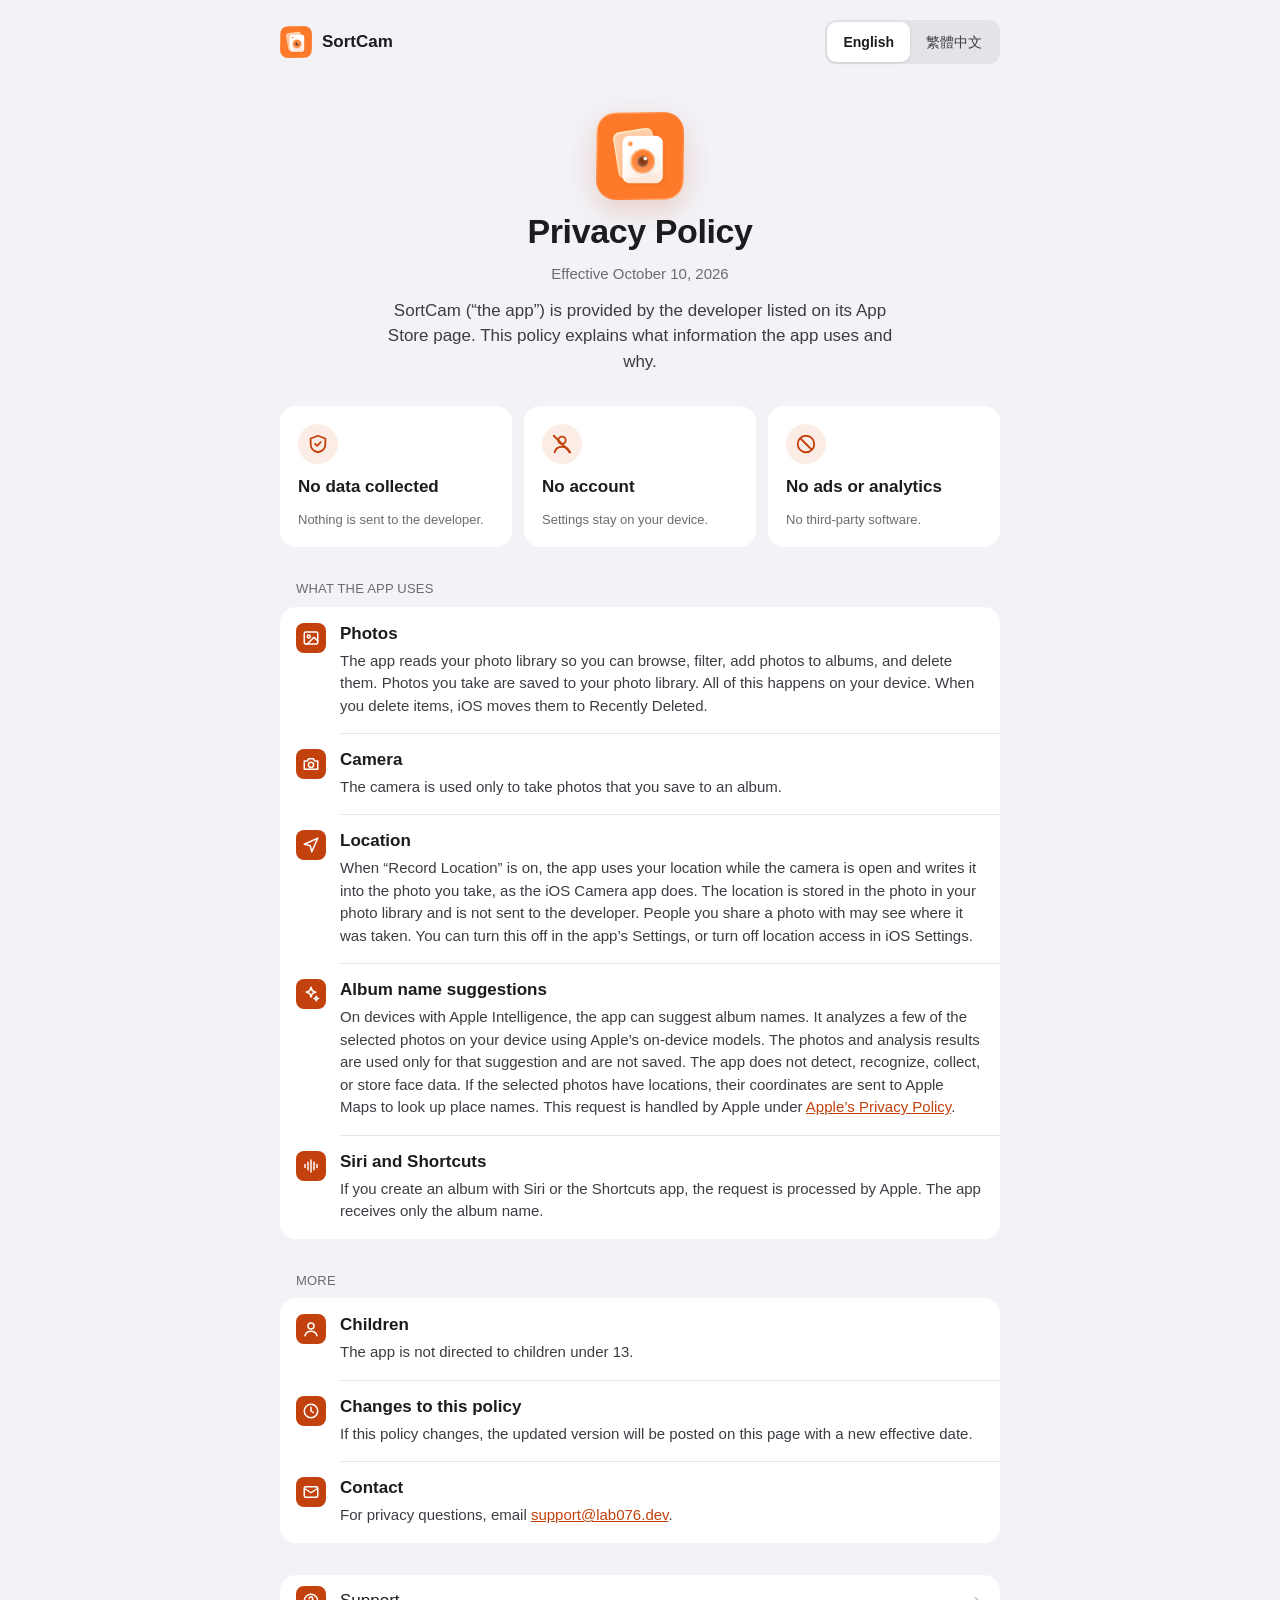
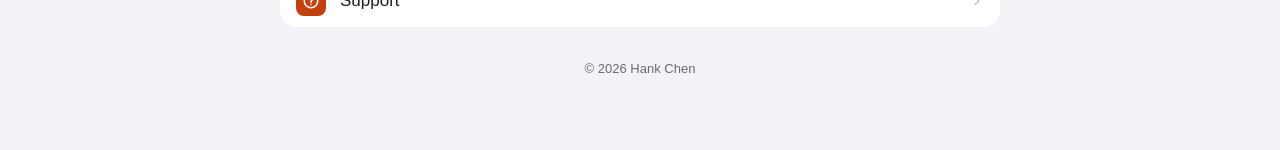
==== privacy/index.html @ b9445fb7 "chore(album-cam): 部署網站" ====
<!doctype html>
<html lang="en" data-title-en="SortCam Privacy Policy" data-title-zh="分類相機隱私權政策">
<head>
  <meta charset="utf-8">
  <meta name="viewport" content="width=device-width, initial-scale=1, viewport-fit=cover">
  <title>SortCam Privacy Policy</title>
  <meta name="description" content="Privacy policy for the SortCam app.">
  <link rel="icon" href="../app-icon.png">
  <link rel="apple-touch-icon" href="../app-icon.png">
  <link rel="stylesheet" href="../style.css">
</head>
<body>
  <svg width="0" height="0" style="position: absolute" aria-hidden="true">
    <defs>
      <g id="i-mail" fill="none" stroke="currentColor" stroke-width="2" stroke-linecap="round" stroke-linejoin="round"><rect x="3" y="5" width="18" height="14" rx="2"/><path d="M3 7l9 6 9-6"/></g>
      <g id="i-check-shield" fill="none" stroke="currentColor" stroke-width="2" stroke-linecap="round" stroke-linejoin="round"><path d="M12 3l8 3v6c0 5-3.5 8-8 9-4.5-1-8-4-8-9V6z"/><path d="M9 12l2 2 4-4"/></g>
      <g id="i-no-person" fill="none" stroke="currentColor" stroke-width="2" stroke-linecap="round" stroke-linejoin="round"><circle cx="12" cy="8" r="4"/><path d="M4 21c1-4 4-6 8-6s7 2 8 6"/><path d="M3 3l18 18"/></g>
      <g id="i-no" fill="none" stroke="currentColor" stroke-width="2" stroke-linecap="round" stroke-linejoin="round"><circle cx="12" cy="12" r="9"/><path d="M6 6l12 12"/></g>
      <g id="i-photo" fill="none" stroke="currentColor" stroke-width="2" stroke-linecap="round" stroke-linejoin="round"><rect x="3" y="4" width="18" height="16" rx="2"/><circle cx="9" cy="10" r="2"/><path d="M21 16l-5-5-9 9"/></g>
      <g id="i-camera" fill="none" stroke="currentColor" stroke-width="2" stroke-linecap="round" stroke-linejoin="round"><path d="M3 8h4l2-3h6l2 3h4v11H3z"/><circle cx="12" cy="13" r="3.5"/></g>
      <g id="i-location" fill="none" stroke="currentColor" stroke-width="2" stroke-linecap="round" stroke-linejoin="round"><path d="M3 11l18-8-8 18-2-8z"/></g>
      <g id="i-sparkles" fill="none" stroke="currentColor" stroke-width="2" stroke-linecap="round" stroke-linejoin="round"><path d="M12 3l1.8 4.7 4.7 1.8-4.7 1.8L12 16l-1.8-4.7-4.7-1.8 4.7-1.8z"/><path d="M19 15l.8 2.2 2.2.8-2.2.8L19 21l-.8-2.2-2.2-.8 2.2-.8z"/></g>
      <g id="i-wave" fill="none" stroke="currentColor" stroke-width="2" stroke-linecap="round" stroke-linejoin="round"><path d="M4 10v4M8 7v10M12 4v16M16 7v10M20 10v4"/></g>
      <g id="i-person" fill="none" stroke="currentColor" stroke-width="2" stroke-linecap="round" stroke-linejoin="round"><circle cx="12" cy="8" r="4"/><path d="M4 21c1-4 4-6 8-6s7 2 8 6"/></g>
      <g id="i-clock" fill="none" stroke="currentColor" stroke-width="2" stroke-linecap="round" stroke-linejoin="round"><circle cx="12" cy="12" r="9"/><path d="M12 7v5l3 2"/></g>
      <g id="i-question" fill="none" stroke="currentColor" stroke-width="2" stroke-linecap="round" stroke-linejoin="round"><circle cx="12" cy="12" r="9"/><path d="M9.5 9a2.5 2.5 0 1 1 3.5 2.3c-.6.3-1 .8-1 1.5V14"/><path d="M12 17h.01"/></g>
      <g id="i-chevron" fill="none" stroke="currentColor" stroke-width="3" stroke-linecap="round" stroke-linejoin="round"><path d="M9 6l6 6-6 6"/></g>
    </defs>
  </svg>

  <div class="page">
    <header class="topbar">
      <div class="brand">
        <img src="../app-icon.png" alt="">
        <span class="only-en">SortCam</span><span class="only-zh">分類相機</span>
      </div>
      <div class="segmented" role="group" aria-label="Language">
        <button type="button" data-lang="en" aria-pressed="true">English</button>
        <button type="button" data-lang="zh-Hant" aria-pressed="false">繁體中文</button>
      </div>
    </header>

    <article class="only-en" lang="en">
      <section class="hero">
        <img class="hero-icon small" src="../app-icon.png" alt="SortCam app icon">
        <h1>Privacy Policy</h1>
        <p class="date">Effective October 10, 2026</p>
        <p class="lead">SortCam (“the app”) is provided by the developer listed on its App Store page. This policy explains what information the app uses and why.</p>
      </section>

      <section class="summary">
        <div>
          <span class="badge"><svg viewBox="0 0 24 24" aria-hidden="true"><use href="#i-check-shield"/></svg></span>
          <h2>No data collected</h2>
          <p>Nothing is sent to the developer.</p>
        </div>
        <div>
          <span class="badge"><svg viewBox="0 0 24 24" aria-hidden="true"><use href="#i-no-person"/></svg></span>
          <h2>No account</h2>
          <p>Settings stay on your device.</p>
        </div>
        <div>
          <span class="badge"><svg viewBox="0 0 24 24" aria-hidden="true"><use href="#i-no"/></svg></span>
          <h2>No ads or analytics</h2>
          <p>No third-party software.</p>
        </div>
      </section>

      <section class="group">
        <h2 class="group-title">WHAT THE APP USES</h2>
        <div class="card">
          <div class="row item">
            <span class="tile"><svg viewBox="0 0 24 24" aria-hidden="true"><use href="#i-photo"/></svg></span>
            <div class="item-text">
              <h3>Photos</h3>
              <p>The app reads your photo library so you can browse, filter, add photos to albums, and delete them. Photos you take are saved to your photo library. All of this happens on your device. When you delete items, iOS moves them to Recently Deleted.</p>
            </div>
          </div>
          <div class="row item">
            <span class="tile"><svg viewBox="0 0 24 24" aria-hidden="true"><use href="#i-camera"/></svg></span>
            <div class="item-text">
              <h3>Camera</h3>
              <p>The camera is used only to take photos that you save to an album.</p>
            </div>
          </div>
          <div class="row item">
            <span class="tile"><svg viewBox="0 0 24 24" aria-hidden="true"><use href="#i-location"/></svg></span>
            <div class="item-text">
              <h3>Location</h3>
              <p>When “Record Location” is on, the app uses your location while the camera is open and writes it into the photo you take, as the iOS Camera app does. The location is stored in the photo in your photo library and is not sent to the developer. People you share a photo with may see where it was taken. You can turn this off in the app’s Settings, or turn off location access in iOS Settings.</p>
            </div>
          </div>
          <div class="row item">
            <span class="tile"><svg viewBox="0 0 24 24" aria-hidden="true"><use href="#i-sparkles"/></svg></span>
            <div class="item-text">
              <h3>Album name suggestions</h3>
              <p>On devices with Apple Intelligence, the app can suggest album names. It analyzes a few of the selected photos on your device using Apple’s on-device models. The photos and analysis results are used only for that suggestion and are not saved. The app does not detect, recognize, collect, or store face data. If the selected photos have locations, their coordinates are sent to Apple Maps to look up place names. This request is handled by Apple under <a href="https://www.apple.com/legal/privacy/">Apple’s Privacy Policy</a>.</p>
            </div>
          </div>
          <div class="row item">
            <span class="tile"><svg viewBox="0 0 24 24" aria-hidden="true"><use href="#i-wave"/></svg></span>
            <div class="item-text">
              <h3>Siri and Shortcuts</h3>
              <p>If you create an album with Siri or the Shortcuts app, the request is processed by Apple. The app receives only the album name.</p>
            </div>
          </div>
        </div>
      </section>

      <section class="group">
        <h2 class="group-title">MORE</h2>
        <div class="card">
          <div class="row item">
            <span class="tile"><svg viewBox="0 0 24 24" aria-hidden="true"><use href="#i-person"/></svg></span>
            <div class="item-text">
              <h3>Children</h3>
              <p>The app is not directed to children under 13.</p>
            </div>
          </div>
          <div class="row item">
            <span class="tile"><svg viewBox="0 0 24 24" aria-hidden="true"><use href="#i-clock"/></svg></span>
            <div class="item-text">
              <h3>Changes to this policy</h3>
              <p>If this policy changes, the updated version will be posted on this page with a new effective date.</p>
            </div>
          </div>
          <div class="row item">
            <span class="tile"><svg viewBox="0 0 24 24" aria-hidden="true"><use href="#i-mail"/></svg></span>
            <div class="item-text">
              <h3>Contact</h3>
              <p>For privacy questions, email <a href="mailto:support@lab076.dev">support@lab076.dev</a>.</p>
            </div>
          </div>
        </div>
      </section>

      <div class="card">
        <a class="row" href="../support/#en">
          <span class="tile"><svg viewBox="0 0 24 24" aria-hidden="true"><use href="#i-question"/></svg></span>
          <span class="grow">Support</span>
          <svg class="chevron" viewBox="0 0 24 24" aria-hidden="true"><use href="#i-chevron"/></svg>
        </a>
      </div>
    </article>

    <article class="only-zh" lang="zh-Hant-TW">
      <section class="hero">
        <img class="hero-icon small" src="../app-icon.png" alt="分類相機 App 圖示">
        <h1>隱私權政策</h1>
        <p class="date">生效日期：2026 年 10 月 10 日</p>
        <p class="lead">分類相機 App（以下稱「本 App」）由 App Store 頁面上列出的開發者提供。本政策說明本 App 使用哪些資訊，以及使用的原因。</p>
      </section>

      <section class="summary">
        <div>
          <span class="badge"><svg viewBox="0 0 24 24" aria-hidden="true"><use href="#i-check-shield"/></svg></span>
          <h2>不收集資料</h2>
          <p>不會把任何資料傳給開發者。</p>
        </div>
        <div>
          <span class="badge"><svg viewBox="0 0 24 24" aria-hidden="true"><use href="#i-no-person"/></svg></span>
          <h2>不需要帳號</h2>
          <p>設定只存在你的裝置上。</p>
        </div>
        <div>
          <span class="badge"><svg viewBox="0 0 24 24" aria-hidden="true"><use href="#i-no"/></svg></span>
          <h2>沒有廣告與分析工具</h2>
          <p>沒有使用第三方軟體。</p>
        </div>
      </section>

      <section class="group">
        <h2 class="group-title">本 App 使用的資訊</h2>
        <div class="card">
          <div class="row item">
            <span class="tile"><svg viewBox="0 0 24 24" aria-hidden="true"><use href="#i-photo"/></svg></span>
            <div class="item-text">
              <h3>照片</h3>
              <p>本 App 讀取你的照片圖庫，讓你瀏覽、篩選、把照片加入相簿與刪除照片。拍下的照片會存進你的照片圖庫。這些處理都在你的裝置上進行。刪除的項目會由 iOS 移到「最近刪除」。</p>
            </div>
          </div>
          <div class="row item">
            <span class="tile"><svg viewBox="0 0 24 24" aria-hidden="true"><use href="#i-camera"/></svg></span>
            <div class="item-text">
              <h3>相機</h3>
              <p>本 App 只在你拍照並存進相簿時使用相機。</p>
            </div>
          </div>
          <div class="row item">
            <span class="tile"><svg viewBox="0 0 24 24" aria-hidden="true"><use href="#i-location"/></svg></span>
            <div class="item-text">
              <h3>位置</h3>
              <p>開啟「記錄拍攝位置」時，本 App 會在相機開啟期間取得你的位置，並寫進拍下的照片，做法和 iOS 的「相機」App 相同。位置存在照片圖庫的照片裡，不會傳給開發者。你分享照片時，收到的人可能看得到拍攝地點。你可以在本 App 的「設定」關閉這個功能，或在 iOS「設定」關閉位置權限。</p>
            </div>
          </div>
          <div class="row item">
            <span class="tile"><svg viewBox="0 0 24 24" aria-hidden="true"><use href="#i-sparkles"/></svg></span>
            <div class="item-text">
              <h3>相簿名稱建議</h3>
              <p>在支援 Apple Intelligence 的裝置上，本 App 可以建議相簿名稱。本 App 使用 Apple 的裝置端模型，在你的裝置上分析選取的幾張照片。照片與分析結果只用於這次建議，不會儲存。本 App 不偵測、不辨識、不收集也不儲存臉部資料。選取的照片有位置資訊時，會把座標送到 Apple 地圖查詢地名。這個查詢由 Apple 處理，適用 <a href="https://www.apple.com/tw/legal/privacy/">Apple 的隱私權政策</a>。</p>
            </div>
          </div>
          <div class="row item">
            <span class="tile"><svg viewBox="0 0 24 24" aria-hidden="true"><use href="#i-wave"/></svg></span>
            <div class="item-text">
              <h3>Siri 與捷徑</h3>
              <p>你用 Siri 或「捷徑」App 建立相簿時，請求由 Apple 處理。本 App 只會收到相簿名稱。</p>
            </div>
          </div>
        </div>
      </section>

      <section class="group">
        <h2 class="group-title">其他</h2>
        <div class="card">
          <div class="row item">
            <span class="tile"><svg viewBox="0 0 24 24" aria-hidden="true"><use href="#i-person"/></svg></span>
            <div class="item-text">
              <h3>兒童</h3>
              <p>本 App 不是針對 13 歲以下兒童設計。</p>
            </div>
          </div>
          <div class="row item">
            <span class="tile"><svg viewBox="0 0 24 24" aria-hidden="true"><use href="#i-clock"/></svg></span>
            <div class="item-text">
              <h3>政策變更</h3>
              <p>本政策如有變更，會在本頁公布更新後的版本與新的生效日期。</p>
            </div>
          </div>
          <div class="row item">
            <span class="tile"><svg viewBox="0 0 24 24" aria-hidden="true"><use href="#i-mail"/></svg></span>
            <div class="item-text">
              <h3>聯絡我們</h3>
              <p>有隱私相關問題時，請寄信到 <a href="mailto:support@lab076.dev">support@lab076.dev</a>。</p>
            </div>
          </div>
        </div>
      </section>

      <div class="card">
        <a class="row" href="../support/#zh-Hant">
          <span class="tile"><svg viewBox="0 0 24 24" aria-hidden="true"><use href="#i-question"/></svg></span>
          <span class="grow">支援</span>
          <svg class="chevron" viewBox="0 0 24 24" aria-hidden="true"><use href="#i-chevron"/></svg>
        </a>
      </div>
    </article>

    <footer>© 2026 Hank Chen</footer>
  </div>

  <script src="../site.js"></script>
</body>
</html>
---- style.css ----
/* 支援頁與隱私權政策頁共用。配色對應 iOS 系統色，強調色與 App 的 AccentColor 相同 */
:root {
  color-scheme: light dark;
  --bg: #f2f2f7;
  --card: #ffffff;
  --separator: #e5e5ea;
  --text: #1c1c1e;
  --body: #3c3c43;
  --muted: #6c6c70;
  --chevron: #c7c7cc;
  --accent: #c2410c;
  --accent-hover: #9a3412;
  --on-accent: #ffffff;
  --accent-tint: #fbede6;
  --segment-bg: rgba(118, 118, 128, 0.12);
  --segment-on: #ffffff;
  --segment-shadow: 0 1px 3px rgba(0, 0, 0, 0.12);
  --icon-shadow: 0 10px 28px rgba(194, 65, 12, 0.2);
}

@media (prefers-color-scheme: dark) {
  :root {
    --bg: #000000;
    --card: #1c1c1e;
    --separator: #38383a;
    --text: #ffffff;
    --body: #d1d1d6;
    --muted: #98989f;
    --chevron: #5a5a5e;
    --accent: #ff9f5a;
    --accent-hover: #ffbd8a;
    --on-accent: #1c1c1e;
    --accent-tint: rgba(255, 159, 90, 0.16);
    --segment-bg: rgba(118, 118, 128, 0.24);
    --segment-on: #636366;
    --segment-shadow: none;
    --icon-shadow: 0 10px 28px rgba(0, 0, 0, 0.5);
  }
}

* { box-sizing: border-box; }

body {
  margin: 0;
  padding: 0 20px 72px;
  background: var(--bg);
  color: var(--text);
  font-family: -apple-system, BlinkMacSystemFont, "SF Pro Text", "PingFang TC", "Noto Sans TC", sans-serif;
  line-height: 1.5;
  -webkit-font-smoothing: antialiased;
}

a { color: var(--accent); }
a:hover { color: var(--accent-hover); }

.page {
  max-width: 720px;
  margin: 0 auto;
  display: flex;
  flex-direction: column;
  gap: 32px;
}

/* 上方列：App 名稱與語言切換 */
.topbar {
  display: flex;
  flex-wrap: wrap;
  align-items: center;
  justify-content: space-between;
  gap: 12px;
  padding-top: 20px;
}
.brand { display: flex; align-items: center; gap: 10px; font-size: 17px; font-weight: 600; }
.brand img { width: 32px; height: 32px; border-radius: 8px; }

.segmented {
  display: none;
  padding: 2px;
  border-radius: 11px;
  background: var(--segment-bg);
}
.js .segmented { display: flex; }
.segmented button {
  min-height: 40px;
  padding: 0 16px;
  border: 0;
  border-radius: 9px;
  background: transparent;
  color: var(--body);
  font: inherit;
  font-size: 14px;
  font-weight: 500;
  cursor: pointer;
}
.segmented button[aria-pressed="true"] {
  background: var(--segment-on);
  color: var(--text);
  font-weight: 600;
  box-shadow: var(--segment-shadow);
}

/* 依語言只顯示一種；沒有 JavaScript 時兩種都顯示 */
.lang-en .only-zh, .lang-zh .only-en { display: none; }
article { display: flex; flex-direction: column; gap: 32px; }

/* 頁首 */
.hero {
  display: flex;
  flex-direction: column;
  align-items: center;
  text-align: center;
  gap: 12px;
  padding-top: 16px;
}
.hero-icon { width: 112px; height: 112px; border-radius: 25px; box-shadow: var(--icon-shadow); }
.hero-icon.small { width: 88px; height: 88px; border-radius: 20px; }
h1 { margin: 0; font-size: 34px; line-height: 1.15; font-weight: 700; letter-spacing: -0.4px; }
.lead { margin: 0; max-width: 520px; font-size: 17px; color: var(--body); }
.date { margin: 0; font-size: 15px; color: var(--muted); }

.button {
  display: inline-flex;
  align-items: center;
  gap: 8px;
  min-height: 50px;
  padding: 0 28px;
  margin-top: 6px;
  border-radius: 999px;
  background: var(--accent);
  color: var(--on-accent);
  font-size: 17px;
  font-weight: 600;
  text-decoration: none;
}
.button:hover { background: var(--accent-hover); color: var(--on-accent); }

/* 分組列表，和 iOS「設定」相同 */
.group { display: flex; flex-direction: column; gap: 8px; }
.group-title { margin: 0; padding: 0 16px; font-size: 13px; font-weight: 400; letter-spacing: 0.2px; color: var(--muted); }
.group-footer { margin: 0; padding: 0 16px; font-size: 13px; color: var(--muted); }
.card { background: var(--card); border-radius: 16px; overflow: hidden; }

.row {
  display: flex;
  align-items: center;
  gap: 14px;
  min-height: 52px;
  padding: 11px 16px;
  font-size: 17px;
}
.row.item { align-items: flex-start; padding: 16px; }
.row .grow { flex: 1; }
a.row { color: var(--text); text-decoration: none; }
a.row:hover { background: var(--accent-tint); color: var(--text); }
.row .value { text-decoration: none; }

/* 分隔線從文字開始，不經過圖示 */
.card .row { position: relative; }
.card .row + .row::before {
  content: "";
  position: absolute;
  top: 0;
  left: 60px;
  right: 0;
  height: 1px;
  background: var(--separator);
}

.tile {
  flex: none;
  width: 30px;
  height: 30px;
  border-radius: 8px;
  background: var(--accent);
  color: var(--on-accent);
  display: flex;
  align-items: center;
  justify-content: center;
}
.tile svg { width: 18px; height: 18px; }
.chevron { flex: none; width: 14px; height: 14px; color: var(--chevron); }

.item-text { display: flex; flex-direction: column; gap: 4px; min-width: 0; }
.item-text h3 { margin: 0; font-size: 17px; line-height: 1.35; font-weight: 600; }
.item-text p { margin: 0; font-size: 15px; color: var(--body); }
.only-zh .item-text p, .only-zh .lead { line-height: 1.6; }

/* 隱私權政策的三張摘要卡 */
.summary { display: grid; grid-template-columns: repeat(auto-fit, minmax(190px, 1fr)); gap: 12px; }
.summary div { display: flex; flex-direction: column; gap: 10px; padding: 18px; background: var(--card); border-radius: 16px; }
.summary h2 { margin: 0; font-size: 17px; font-weight: 600; }
.summary p { margin: 0; font-size: 13px; color: var(--muted); }
.badge {
  width: 40px;
  height: 40px;
  border-radius: 20px;
  background: var(--accent-tint);
  color: var(--accent);
  display: flex;
  align-items: center;
  justify-content: center;
}
.badge svg { width: 22px; height: 22px; }

footer { text-align: center; font-size: 13px; color: var(--muted); }
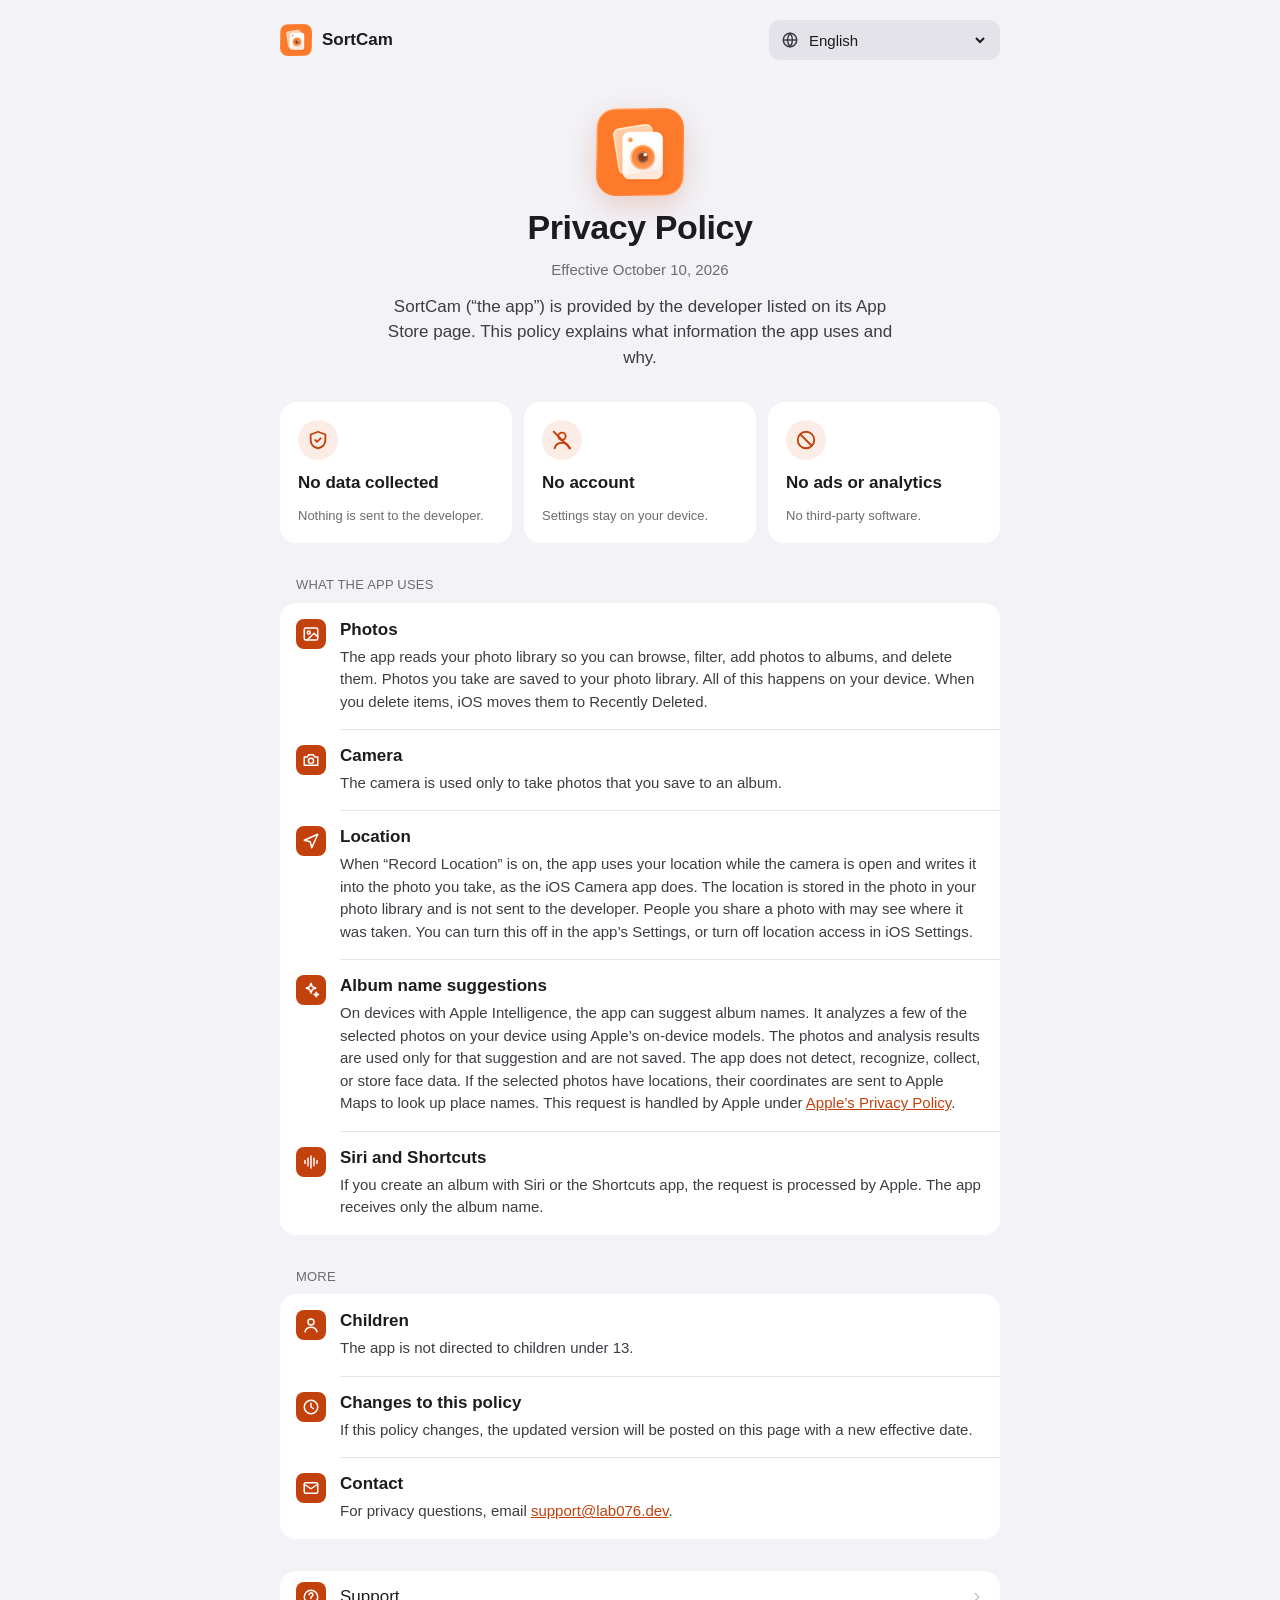
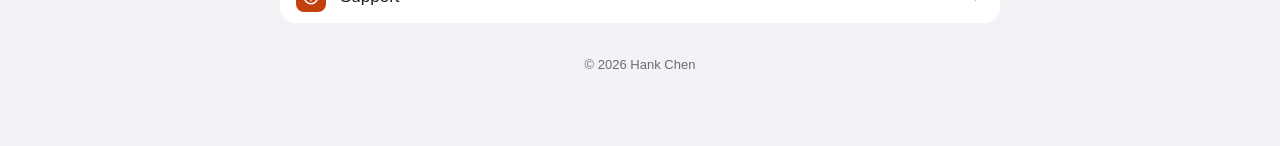
==== commit e49ca3f0: "chore(album-cam): 部署網站" ====
--- a/privacy/index.html
+++ b/privacy/index.html
@@ -1,5 +1,5 @@
 <!doctype html>
-<html lang="en" data-title-en="SortCam Privacy Policy" data-title-zh="分類相機隱私權政策">
+<html lang="en" data-title-ja="仕分けカメラ プライバシーポリシー" data-title-zh-Hans="分类相机隐私政策" data-title-es="Política de privacidad de OrdenaCam" data-title-es-419="Política de privacidad de OrdenaCam" data-title-en="SortCam Privacy Policy" data-title-zh-Hant="分類相機隱私權政策">
 <head>
   <meta charset="utf-8">
   <meta name="viewport" content="width=device-width, initial-scale=1, viewport-fit=cover">
@@ -32,15 +32,23 @@
     <header class="topbar">
       <div class="brand">
         <img src="../app-icon.png" alt="">
-        <span class="only-en">SortCam</span><span class="only-zh">分類相機</span>
+        <span data-only="en">SortCam</span><span data-only="zh-Hant">分類相機</span><span data-only="ja">仕分けカメラ</span><span data-only="zh-Hans">分类相机</span><span data-only="es">OrdenaCam</span><span data-only="es-419">OrdenaCam</span>
       </div>
-      <div class="segmented" role="group" aria-label="Language">
-        <button type="button" data-lang="en" aria-pressed="true">English</button>
-        <button type="button" data-lang="zh-Hant" aria-pressed="false">繁體中文</button>
-      </div>
+      <label class="lang-picker">
+        <svg width="18" height="18" viewBox="0 0 24 24" aria-hidden="true"><circle cx="12" cy="12" r="9" fill="none" stroke="currentColor" stroke-width="2"/><path d="M3 12h18M12 3a14 14 0 0 1 0 18a14 14 0 0 1 0-18z" fill="none" stroke="currentColor" stroke-width="2"/></svg>
+        <span class="visually-hidden">Language</span>
+        <select>
+          <option value="en" lang="en">English</option>
+          <option value="ja" lang="ja">日本語</option>
+          <option value="es" lang="es-ES">Español (España)</option>
+          <option value="es-419" lang="es-419">Español (Latinoamérica)</option>
+          <option value="zh-Hans" lang="zh-Hans">简体中文</option>
+          <option value="zh-Hant" lang="zh-Hant-TW">繁體中文</option>
+        </select>
+      </label>
     </header>
 
-    <article class="only-en" lang="en">
+    <article data-only="en" lang="en">
       <section class="hero">
         <img class="hero-icon small" src="../app-icon.png" alt="SortCam app icon">
         <h1>Privacy Policy</h1>
@@ -143,7 +151,7 @@
       </div>
     </article>
 
-    <article class="only-zh" lang="zh-Hant-TW">
+    <article data-only="zh-Hant" lang="zh-Hant-TW">
       <section class="hero">
         <img class="hero-icon small" src="../app-icon.png" alt="分類相機 App 圖示">
         <h1>隱私權政策</h1>
@@ -246,6 +254,418 @@
       </div>
     </article>
 
+    <article data-only="ja" lang="ja">
+      <section class="hero">
+        <img class="hero-icon small" src="../app-icon.png" alt="仕分けカメラのアプリアイコン">
+        <h1>プライバシーポリシー</h1>
+        <p class="date">施行日：2026年10月10日</p>
+        <p class="lead">仕分けカメラ（以下「本アプリ」）は、App Storeのページに記載されている開発者が提供しています。このポリシーでは、本アプリが使用する情報とその理由を説明します。</p>
+      </section>
+
+      <section class="summary">
+        <div>
+          <span class="badge"><svg viewBox="0 0 24 24" aria-hidden="true"><use href="#i-check-shield"/></svg></span>
+          <h2>データを収集しません</h2>
+          <p>開発者に送信される情報はありません。</p>
+        </div>
+        <div>
+          <span class="badge"><svg viewBox="0 0 24 24" aria-hidden="true"><use href="#i-no-person"/></svg></span>
+          <h2>アカウント不要</h2>
+          <p>設定はお使いのデバイスにのみ保存されます。</p>
+        </div>
+        <div>
+          <span class="badge"><svg viewBox="0 0 24 24" aria-hidden="true"><use href="#i-no"/></svg></span>
+          <h2>広告・分析ツールなし</h2>
+          <p>サードパーティ製のソフトウェアは使用していません。</p>
+        </div>
+      </section>
+
+      <section class="group">
+        <h2 class="group-title">本アプリが使用する情報</h2>
+        <div class="card">
+          <div class="row item">
+            <span class="tile"><svg viewBox="0 0 24 24" aria-hidden="true"><use href="#i-photo"/></svg></span>
+            <div class="item-text">
+              <h3>写真</h3>
+              <p>本アプリは、写真の閲覧、絞り込み、アルバムへの追加、削除ができるように、フォトライブラリを読み込みます。撮影した写真はフォトライブラリに保存されます。これらの処理はすべてお使いのデバイス上で行われます。項目を削除すると、iOSによって「最近削除した項目」に移動されます。</p>
+            </div>
+          </div>
+          <div class="row item">
+            <span class="tile"><svg viewBox="0 0 24 24" aria-hidden="true"><use href="#i-camera"/></svg></span>
+            <div class="item-text">
+              <h3>カメラ</h3>
+              <p>カメラは、アルバムに保存する写真の撮影にのみ使用します。</p>
+            </div>
+          </div>
+          <div class="row item">
+            <span class="tile"><svg viewBox="0 0 24 24" aria-hidden="true"><use href="#i-location"/></svg></span>
+            <div class="item-text">
+              <h3>位置情報</h3>
+              <p>「撮影場所を記録」がオンのとき、本アプリはカメラを開いている間に位置情報を取得し、iOSの「カメラ」アプリと同様に、撮影した写真に書き込みます。位置情報はフォトライブラリ内の写真に保存され、開発者には送信されません。写真を共有した相手には、撮影場所が見られる場合があります。この機能は本アプリの「設定」でオフにできます。また、iOSの「設定」で位置情報へのアクセスをオフにすることもできます。</p>
+            </div>
+          </div>
+          <div class="row item">
+            <span class="tile"><svg viewBox="0 0 24 24" aria-hidden="true"><use href="#i-sparkles"/></svg></span>
+            <div class="item-text">
+              <h3>アルバム名の提案</h3>
+              <p>Apple Intelligenceに対応したデバイスでは、本アプリがアルバム名を提案できます。選択した写真のうち数枚を、Appleのオンデバイスモデルを使ってお使いのデバイス上で分析します。写真と分析結果はその提案にのみ使用され、保存されません。本アプリは顔データの検出、認識、収集、保存を行いません。選択した写真に位置情報がある場合は、地名を調べるために座標がAppleマップに送信されます。このリクエストは、<a href="https://www.apple.com/jp/legal/privacy/">Appleのプライバシーポリシー</a>に基づいてAppleが処理します。</p>
+            </div>
+          </div>
+          <div class="row item">
+            <span class="tile"><svg viewBox="0 0 24 24" aria-hidden="true"><use href="#i-wave"/></svg></span>
+            <div class="item-text">
+              <h3>Siriとショートカット</h3>
+              <p>Siriや「ショートカット」アプリでアルバムを作成した場合、リクエストはAppleによって処理されます。本アプリが受け取るのはアルバム名だけです。</p>
+            </div>
+          </div>
+        </div>
+      </section>
+
+      <section class="group">
+        <h2 class="group-title">その他</h2>
+        <div class="card">
+          <div class="row item">
+            <span class="tile"><svg viewBox="0 0 24 24" aria-hidden="true"><use href="#i-person"/></svg></span>
+            <div class="item-text">
+              <h3>お子様について</h3>
+              <p>本アプリは13歳未満のお子様を対象としていません。</p>
+            </div>
+          </div>
+          <div class="row item">
+            <span class="tile"><svg viewBox="0 0 24 24" aria-hidden="true"><use href="#i-clock"/></svg></span>
+            <div class="item-text">
+              <h3>このポリシーの変更</h3>
+              <p>このポリシーを変更した場合は、新しい施行日とともに、更新後の内容をこのページに掲載します。</p>
+            </div>
+          </div>
+          <div class="row item">
+            <span class="tile"><svg viewBox="0 0 24 24" aria-hidden="true"><use href="#i-mail"/></svg></span>
+            <div class="item-text">
+              <h3>お問い合わせ</h3>
+              <p>プライバシーに関するご質問は、<a href="mailto:support@lab076.dev">support@lab076.dev</a>までメールでお送りください。</p>
+            </div>
+          </div>
+        </div>
+      </section>
+
+      <div class="card">
+        <a class="row" href="../support/#ja">
+          <span class="tile"><svg viewBox="0 0 24 24" aria-hidden="true"><use href="#i-question"/></svg></span>
+          <span class="grow">サポート</span>
+          <svg class="chevron" viewBox="0 0 24 24" aria-hidden="true"><use href="#i-chevron"/></svg>
+        </a>
+      </div>
+    </article>
+
+    <article data-only="zh-Hans" lang="zh-Hans">
+      <section class="hero">
+        <img class="hero-icon small" src="../app-icon.png" alt="分类相机 App 图标">
+        <h1>隐私政策</h1>
+        <p class="date">生效日期：2026 年 10 月 10 日</p>
+        <p class="lead">分类相机（以下简称“本 App”）由其 App Store 页面上列出的开发者提供。本政策说明本 App 使用哪些信息以及用途。</p>
+      </section>
+
+      <section class="summary">
+        <div>
+          <span class="badge"><svg viewBox="0 0 24 24" aria-hidden="true"><use href="#i-check-shield"/></svg></span>
+          <h2>不收集数据</h2>
+          <p>不向开发者发送任何信息。</p>
+        </div>
+        <div>
+          <span class="badge"><svg viewBox="0 0 24 24" aria-hidden="true"><use href="#i-no-person"/></svg></span>
+          <h2>无需账户</h2>
+          <p>设置只保存在你的设备上。</p>
+        </div>
+        <div>
+          <span class="badge"><svg viewBox="0 0 24 24" aria-hidden="true"><use href="#i-no"/></svg></span>
+          <h2>无广告和分析</h2>
+          <p>不含第三方软件。</p>
+        </div>
+      </section>
+
+      <section class="group">
+        <h2 class="group-title">本 App 使用的内容</h2>
+        <div class="card">
+          <div class="row item">
+            <span class="tile"><svg viewBox="0 0 24 24" aria-hidden="true"><use href="#i-photo"/></svg></span>
+            <div class="item-text">
+              <h3>照片</h3>
+              <p>本 App 会读取你的图库，以便你浏览、筛选照片，将照片添加到相簿以及删除照片。你拍摄的照片会存储到你的图库。以上操作全部在你的设备上进行。删除项目时，iOS 会将其移到“最近删除”。</p>
+            </div>
+          </div>
+          <div class="row item">
+            <span class="tile"><svg viewBox="0 0 24 24" aria-hidden="true"><use href="#i-camera"/></svg></span>
+            <div class="item-text">
+              <h3>相机</h3>
+              <p>相机仅用于拍摄你要存入相簿的照片。</p>
+            </div>
+          </div>
+          <div class="row item">
+            <span class="tile"><svg viewBox="0 0 24 24" aria-hidden="true"><use href="#i-location"/></svg></span>
+            <div class="item-text">
+              <h3>位置</h3>
+              <p>打开“记录拍摄位置”后，本 App 会在相机开启期间使用你的位置，并将其写入你拍摄的照片，与 iOS“相机”App 的做法相同。位置存储在你图库中的照片里，不会发送给开发者。你分享照片时，对方可能会看到照片的拍摄地点。你可以在本 App 的“设置”中关闭此功能，也可以在 iOS“设置”中关闭位置访问权限。</p>
+            </div>
+          </div>
+          <div class="row item">
+            <span class="tile"><svg viewBox="0 0 24 24" aria-hidden="true"><use href="#i-sparkles"/></svg></span>
+            <div class="item-text">
+              <h3>相簿名称建议</h3>
+              <p>在支持 Apple 智能的设备上，本 App 可以建议相簿名称。本 App 会使用 Apple 的设备端模型，在你的设备上分析所选照片中的几张。照片和分析结果仅用于生成该建议，不会被保存。本 App 不会检测、识别、收集或存储面部数据。如果所选照片包含位置信息，其坐标会发送到 Apple 地图以查询地名。此请求由 Apple 依据 <a href="https://www.apple.com/legal/privacy/">Apple 隐私政策</a>处理。</p>
+            </div>
+          </div>
+          <div class="row item">
+            <span class="tile"><svg viewBox="0 0 24 24" aria-hidden="true"><use href="#i-wave"/></svg></span>
+            <div class="item-text">
+              <h3>Siri 和快捷指令</h3>
+              <p>如果你通过 Siri 或“快捷指令”App 创建相簿，请求由 Apple 处理。本 App 只会收到相簿名称。</p>
+            </div>
+          </div>
+        </div>
+      </section>
+
+      <section class="group">
+        <h2 class="group-title">其他</h2>
+        <div class="card">
+          <div class="row item">
+            <span class="tile"><svg viewBox="0 0 24 24" aria-hidden="true"><use href="#i-person"/></svg></span>
+            <div class="item-text">
+              <h3>儿童</h3>
+              <p>本 App 并非面向 13 岁以下的儿童。</p>
+            </div>
+          </div>
+          <div class="row item">
+            <span class="tile"><svg viewBox="0 0 24 24" aria-hidden="true"><use href="#i-clock"/></svg></span>
+            <div class="item-text">
+              <h3>政策变更</h3>
+              <p>如果本政策有所变更，更新后的版本将发布在此页面，并注明新的生效日期。</p>
+            </div>
+          </div>
+          <div class="row item">
+            <span class="tile"><svg viewBox="0 0 24 24" aria-hidden="true"><use href="#i-mail"/></svg></span>
+            <div class="item-text">
+              <h3>联系我们</h3>
+              <p>如有隐私方面的问题，请发送邮件至 <a href="mailto:support@lab076.dev">support@lab076.dev</a>。</p>
+            </div>
+          </div>
+        </div>
+      </section>
+
+      <div class="card">
+        <a class="row" href="../support/#zh-Hans">
+          <span class="tile"><svg viewBox="0 0 24 24" aria-hidden="true"><use href="#i-question"/></svg></span>
+          <span class="grow">支持</span>
+          <svg class="chevron" viewBox="0 0 24 24" aria-hidden="true"><use href="#i-chevron"/></svg>
+        </a>
+      </div>
+    </article>
+
+    <article data-only="es" lang="es-ES">
+      <section class="hero">
+        <img class="hero-icon small" src="../app-icon.png" alt="Icono de la app OrdenaCam">
+        <h1>Política de privacidad</h1>
+        <p class="date">En vigor desde el 10 de octubre de 2026</p>
+        <p class="lead">OrdenaCam (“la app”) la ofrece el desarrollador que figura en su página de la App Store. Esta política explica qué información usa la app y por qué.</p>
+      </section>
+
+      <section class="summary">
+        <div>
+          <span class="badge"><svg viewBox="0 0 24 24" aria-hidden="true"><use href="#i-check-shield"/></svg></span>
+          <h2>No se recopilan datos</h2>
+          <p>No se envía nada al desarrollador.</p>
+        </div>
+        <div>
+          <span class="badge"><svg viewBox="0 0 24 24" aria-hidden="true"><use href="#i-no-person"/></svg></span>
+          <h2>Sin cuenta</h2>
+          <p>Los ajustes se quedan en tu dispositivo.</p>
+        </div>
+        <div>
+          <span class="badge"><svg viewBox="0 0 24 24" aria-hidden="true"><use href="#i-no"/></svg></span>
+          <h2>Sin anuncios ni analíticas</h2>
+          <p>Sin software de terceros.</p>
+        </div>
+      </section>
+
+      <section class="group">
+        <h2 class="group-title">QUÉ USA LA APP</h2>
+        <div class="card">
+          <div class="row item">
+            <span class="tile"><svg viewBox="0 0 24 24" aria-hidden="true"><use href="#i-photo"/></svg></span>
+            <div class="item-text">
+              <h3>Fotos</h3>
+              <p>La app lee tu fototeca para que puedas ver y filtrar las fotos, añadirlas a álbumes y eliminarlas. Las fotos que haces se guardan en tu fototeca. Todo esto ocurre en tu dispositivo. Cuando eliminas elementos, iOS los mueve al álbum Eliminados.</p>
+            </div>
+          </div>
+          <div class="row item">
+            <span class="tile"><svg viewBox="0 0 24 24" aria-hidden="true"><use href="#i-camera"/></svg></span>
+            <div class="item-text">
+              <h3>Cámara</h3>
+              <p>La cámara solo se usa para hacer las fotos que guardas en un álbum.</p>
+            </div>
+          </div>
+          <div class="row item">
+            <span class="tile"><svg viewBox="0 0 24 24" aria-hidden="true"><use href="#i-location"/></svg></span>
+            <div class="item-text">
+              <h3>Localización</h3>
+              <p>Cuando “Registrar ubicación” está activado, la app usa tu ubicación mientras la cámara está abierta y la guarda en la foto que haces, igual que la app Cámara de iOS. La ubicación se almacena en la foto dentro de tu fototeca y no se envía al desarrollador. Las personas con quienes compartas una foto podrán ver dónde se hizo. Puedes desactivar esta opción en los Ajustes de la app o desactivar el acceso a Localización en Ajustes de iOS.</p>
+            </div>
+          </div>
+          <div class="row item">
+            <span class="tile"><svg viewBox="0 0 24 24" aria-hidden="true"><use href="#i-sparkles"/></svg></span>
+            <div class="item-text">
+              <h3>Sugerencias de nombres de álbum</h3>
+              <p>En dispositivos con Apple Intelligence, la app puede sugerir nombres de álbum. Para ello, analiza en tu dispositivo algunas de las fotos seleccionadas con los modelos integrados de Apple. Las fotos y los resultados del análisis solo se usan para esa sugerencia y no se guardan. La app no detecta, reconoce, recopila ni almacena datos faciales. Si las fotos seleccionadas tienen ubicación, sus coordenadas se envían a Mapas de Apple para buscar los nombres de los lugares. Apple gestiona esta solicitud conforme a la <a href="https://www.apple.com/legal/privacy/">Política de privacidad de Apple</a>.</p>
+            </div>
+          </div>
+          <div class="row item">
+            <span class="tile"><svg viewBox="0 0 24 24" aria-hidden="true"><use href="#i-wave"/></svg></span>
+            <div class="item-text">
+              <h3>Siri y Atajos</h3>
+              <p>Si creas un álbum con Siri o con la app Atajos, Apple procesa la solicitud. La app solo recibe el nombre del álbum.</p>
+            </div>
+          </div>
+        </div>
+      </section>
+
+      <section class="group">
+        <h2 class="group-title">MÁS INFORMACIÓN</h2>
+        <div class="card">
+          <div class="row item">
+            <span class="tile"><svg viewBox="0 0 24 24" aria-hidden="true"><use href="#i-person"/></svg></span>
+            <div class="item-text">
+              <h3>Menores</h3>
+              <p>La app no está dirigida a menores de 13 años.</p>
+            </div>
+          </div>
+          <div class="row item">
+            <span class="tile"><svg viewBox="0 0 24 24" aria-hidden="true"><use href="#i-clock"/></svg></span>
+            <div class="item-text">
+              <h3>Cambios en esta política</h3>
+              <p>Si esta política cambia, la versión actualizada se publicará en esta página con una nueva fecha de entrada en vigor.</p>
+            </div>
+          </div>
+          <div class="row item">
+            <span class="tile"><svg viewBox="0 0 24 24" aria-hidden="true"><use href="#i-mail"/></svg></span>
+            <div class="item-text">
+              <h3>Contacto</h3>
+              <p>Para preguntas sobre privacidad, escribe a <a href="mailto:support@lab076.dev">support@lab076.dev</a>.</p>
+            </div>
+          </div>
+        </div>
+      </section>
+
+      <div class="card">
+        <a class="row" href="../support/#es">
+          <span class="tile"><svg viewBox="0 0 24 24" aria-hidden="true"><use href="#i-question"/></svg></span>
+          <span class="grow">Soporte</span>
+          <svg class="chevron" viewBox="0 0 24 24" aria-hidden="true"><use href="#i-chevron"/></svg>
+        </a>
+      </div>
+    </article>
+
+    <article data-only="es-419" lang="es-419">
+      <section class="hero">
+        <img class="hero-icon small" src="../app-icon.png" alt="Icono de la app OrdenaCam">
+        <h1>Política de privacidad</h1>
+        <p class="date">Vigente desde el 10 de octubre de 2026</p>
+        <p class="lead">OrdenaCam (“la app”) la ofrece el desarrollador que figura en su página de la App Store. Esta política explica qué información usa la app y por qué.</p>
+      </section>
+
+      <section class="summary">
+        <div>
+          <span class="badge"><svg viewBox="0 0 24 24" aria-hidden="true"><use href="#i-check-shield"/></svg></span>
+          <h2>No se recopilan datos</h2>
+          <p>No se envía nada al desarrollador.</p>
+        </div>
+        <div>
+          <span class="badge"><svg viewBox="0 0 24 24" aria-hidden="true"><use href="#i-no-person"/></svg></span>
+          <h2>Sin cuenta</h2>
+          <p>Tu configuración se queda en tu dispositivo.</p>
+        </div>
+        <div>
+          <span class="badge"><svg viewBox="0 0 24 24" aria-hidden="true"><use href="#i-no"/></svg></span>
+          <h2>Sin anuncios ni analíticas</h2>
+          <p>Sin software de terceros.</p>
+        </div>
+      </section>
+
+      <section class="group">
+        <h2 class="group-title">QUÉ USA LA APP</h2>
+        <div class="card">
+          <div class="row item">
+            <span class="tile"><svg viewBox="0 0 24 24" aria-hidden="true"><use href="#i-photo"/></svg></span>
+            <div class="item-text">
+              <h3>Fotos</h3>
+              <p>La app lee tu fototeca para que puedas ver y filtrar las fotos, agregarlas a álbumes y eliminarlas. Las fotos que tomas se guardan en tu fototeca. Todo esto ocurre en tu dispositivo. Cuando eliminas elementos, iOS los mueve al álbum Eliminados.</p>
+            </div>
+          </div>
+          <div class="row item">
+            <span class="tile"><svg viewBox="0 0 24 24" aria-hidden="true"><use href="#i-camera"/></svg></span>
+            <div class="item-text">
+              <h3>Cámara</h3>
+              <p>La cámara solo se usa para tomar las fotos que guardas en un álbum.</p>
+            </div>
+          </div>
+          <div class="row item">
+            <span class="tile"><svg viewBox="0 0 24 24" aria-hidden="true"><use href="#i-location"/></svg></span>
+            <div class="item-text">
+              <h3>Localización</h3>
+              <p>Cuando “Registrar ubicación” está activado, la app usa tu ubicación mientras la cámara está abierta y la guarda en la foto que tomas, igual que la app Cámara de iOS. La ubicación se almacena en la foto dentro de tu fototeca y no se envía al desarrollador. Las personas con quienes compartas una foto podrán ver dónde se tomó. Puedes desactivar esta opción en la configuración de la app o desactivar el acceso a Localización en Configuración de iOS.</p>
+            </div>
+          </div>
+          <div class="row item">
+            <span class="tile"><svg viewBox="0 0 24 24" aria-hidden="true"><use href="#i-sparkles"/></svg></span>
+            <div class="item-text">
+              <h3>Sugerencias de nombres de álbum</h3>
+              <p>En dispositivos con Apple Intelligence, la app puede sugerir nombres de álbum. Para ello, analiza en tu dispositivo algunas de las fotos seleccionadas con los modelos integrados de Apple. Las fotos y los resultados del análisis solo se usan para esa sugerencia y no se guardan. La app no detecta, reconoce, recopila ni almacena datos faciales. Si las fotos seleccionadas tienen ubicación, sus coordenadas se envían a Mapas de Apple para buscar los nombres de los lugares. Apple gestiona esta solicitud conforme a la <a href="https://www.apple.com/legal/privacy/">Política de privacidad de Apple</a>.</p>
+            </div>
+          </div>
+          <div class="row item">
+            <span class="tile"><svg viewBox="0 0 24 24" aria-hidden="true"><use href="#i-wave"/></svg></span>
+            <div class="item-text">
+              <h3>Siri y Atajos</h3>
+              <p>Si creas un álbum con Siri o con la app Atajos, Apple procesa la solicitud. La app solo recibe el nombre del álbum.</p>
+            </div>
+          </div>
+        </div>
+      </section>
+
+      <section class="group">
+        <h2 class="group-title">MÁS INFORMACIÓN</h2>
+        <div class="card">
+          <div class="row item">
+            <span class="tile"><svg viewBox="0 0 24 24" aria-hidden="true"><use href="#i-person"/></svg></span>
+            <div class="item-text">
+              <h3>Menores</h3>
+              <p>La app no está dirigida a menores de 13 años.</p>
+            </div>
+          </div>
+          <div class="row item">
+            <span class="tile"><svg viewBox="0 0 24 24" aria-hidden="true"><use href="#i-clock"/></svg></span>
+            <div class="item-text">
+              <h3>Cambios en esta política</h3>
+              <p>Si esta política cambia, la versión actualizada se publicará en esta página con una nueva fecha de vigencia.</p>
+            </div>
+          </div>
+          <div class="row item">
+            <span class="tile"><svg viewBox="0 0 24 24" aria-hidden="true"><use href="#i-mail"/></svg></span>
+            <div class="item-text">
+              <h3>Contacto</h3>
+              <p>Para preguntas sobre privacidad, escribe a <a href="mailto:support@lab076.dev">support@lab076.dev</a>.</p>
+            </div>
+          </div>
+        </div>
+      </section>
+
+      <div class="card">
+        <a class="row" href="../support/#es-419">
+          <span class="tile"><svg viewBox="0 0 24 24" aria-hidden="true"><use href="#i-question"/></svg></span>
+          <span class="grow">Soporte</span>
+          <svg class="chevron" viewBox="0 0 24 24" aria-hidden="true"><use href="#i-chevron"/></svg>
+        </a>
+      </div>
+    </article>
+
     <footer>© 2026 Hank Chen</footer>
   </div>
 
--- a/style.css
+++ b/style.css
@@ -13,8 +13,6 @@
   --on-accent: #ffffff;
   --accent-tint: #fbede6;
   --segment-bg: rgba(118, 118, 128, 0.12);
-  --segment-on: #ffffff;
-  --segment-shadow: 0 1px 3px rgba(0, 0, 0, 0.12);
   --icon-shadow: 0 10px 28px rgba(194, 65, 12, 0.2);
 }
 
@@ -32,8 +30,6 @@
     --on-accent: #1c1c1e;
     --accent-tint: rgba(255, 159, 90, 0.16);
     --segment-bg: rgba(118, 118, 128, 0.24);
-    --segment-on: #636366;
-    --segment-shadow: none;
     --icon-shadow: 0 10px 28px rgba(0, 0, 0, 0.5);
   }
 }
@@ -73,34 +69,38 @@
 .brand { display: flex; align-items: center; gap: 10px; font-size: 17px; font-weight: 600; }
 .brand img { width: 32px; height: 32px; border-radius: 8px; }
 
-.segmented {
+.lang-picker {
   display: none;
-  padding: 2px;
+  align-items: center;
+  gap: 6px;
+  min-height: 40px;
+  padding: 0 12px;
   border-radius: 11px;
   background: var(--segment-bg);
-}
-.js .segmented { display: flex; }
-.segmented button {
+  color: var(--body);
+}
+.js .lang-picker { display: flex; }
+.lang-picker select {
   min-height: 40px;
-  padding: 0 16px;
   border: 0;
-  border-radius: 9px;
   background: transparent;
-  color: var(--body);
+  color: var(--text);
   font: inherit;
-  font-size: 14px;
+  font-size: 15px;
   font-weight: 500;
   cursor: pointer;
 }
-.segmented button[aria-pressed="true"] {
-  background: var(--segment-on);
-  color: var(--text);
-  font-weight: 600;
-  box-shadow: var(--segment-shadow);
-}
-
-/* 依語言只顯示一種；沒有 JavaScript 時兩種都顯示 */
-.lang-en .only-zh, .lang-zh .only-en { display: none; }
+.visually-hidden {
+  position: absolute;
+  width: 1px;
+  height: 1px;
+  overflow: hidden;
+  clip: rect(0 0 0 0);
+  white-space: nowrap;
+}
+
+/* 依語言只顯示一種；沒有 JavaScript 時全部顯示。hidden 要壓過 article 的 display: flex */
+[hidden] { display: none !important; }
 article { display: flex; flex-direction: column; gap: 32px; }
 
 /* 頁首 */
@@ -183,7 +183,8 @@
 .item-text { display: flex; flex-direction: column; gap: 4px; min-width: 0; }
 .item-text h3 { margin: 0; font-size: 17px; line-height: 1.35; font-weight: 600; }
 .item-text p { margin: 0; font-size: 15px; color: var(--body); }
-.only-zh .item-text p, .only-zh .lead { line-height: 1.6; }
+[lang|="zh"] .item-text p, [lang|="zh"] .lead,
+[lang="ja"] .item-text p, [lang="ja"] .lead { line-height: 1.6; }
 
 /* 隱私權政策的三張摘要卡 */
 .summary { display: grid; grid-template-columns: repeat(auto-fit, minmax(190px, 1fr)); gap: 12px; }
